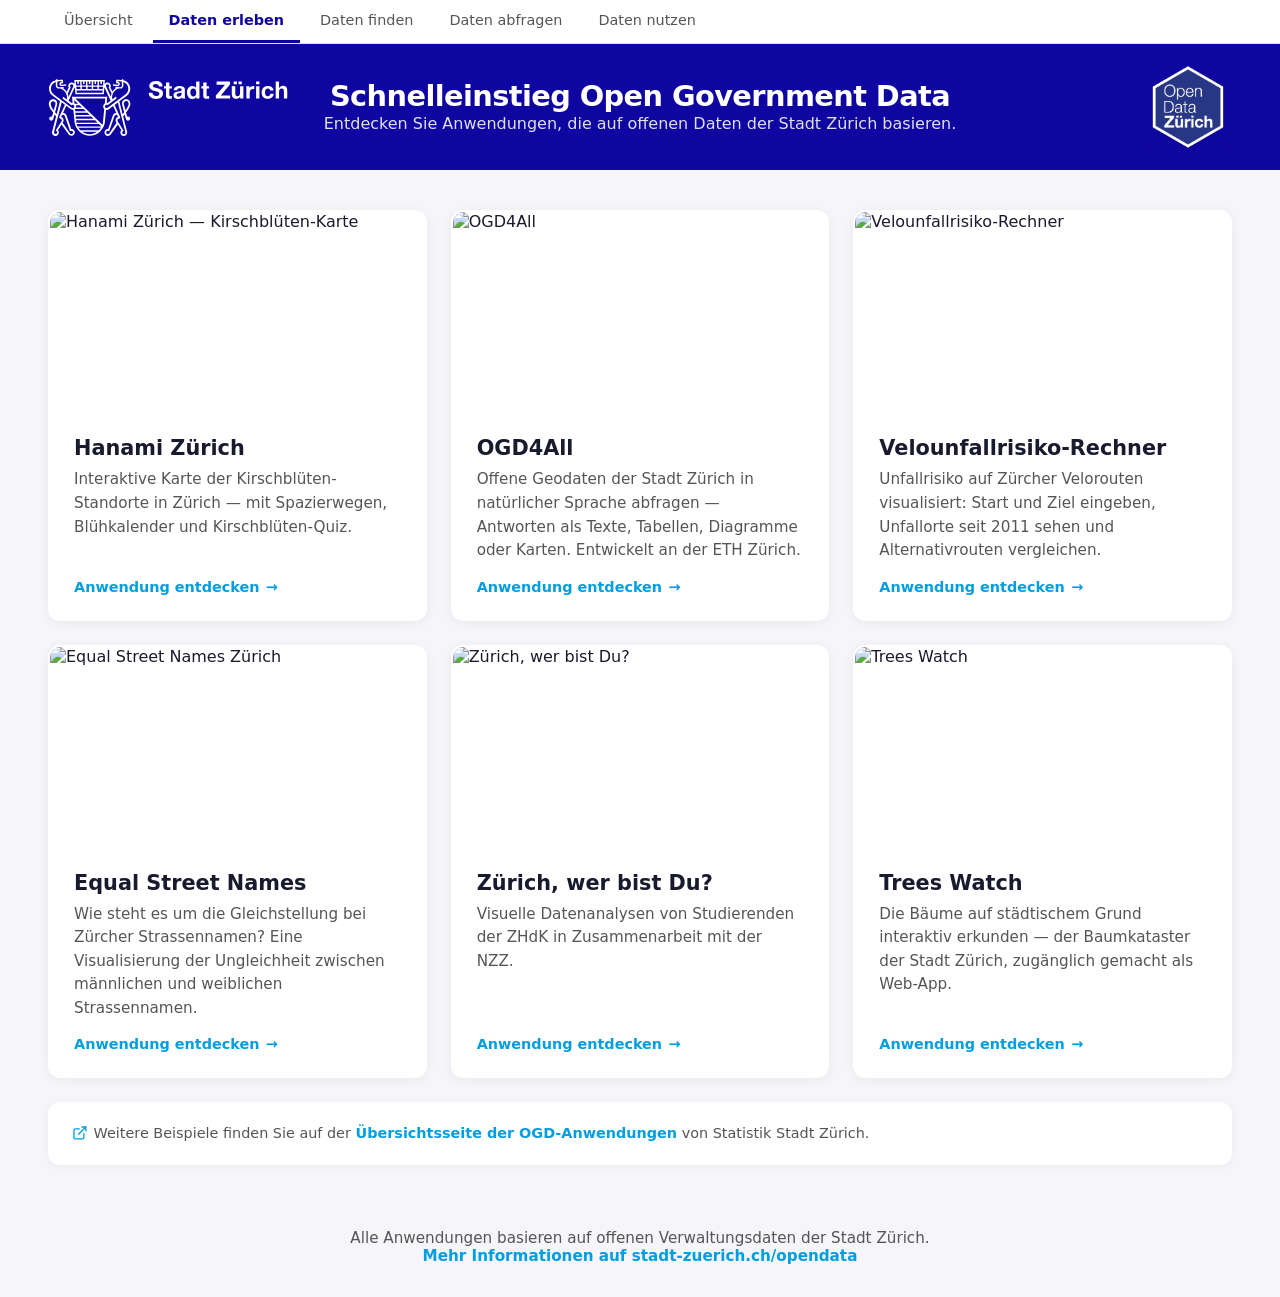
==== anwendungen/index.html @ 1496902a "Haupttitel: Schnelleinstieg Open Government Data Loest "Open Government Data entdecken" ab. Benennt " ====
<!DOCTYPE html>
<html lang="de">
<head>
  <meta charset="UTF-8">
  <meta name="viewport" content="width=device-width, initial-scale=1.0">
  <title>Schnelleinstieg Open Government Data — OGD-Anwendungen</title>
  <link rel="stylesheet" href="../shared/style.css">
</head>
<body>

  <nav>
    <a href="../index.html">Übersicht</a>
    <a class="active" href="../anwendungen/index.html">Daten erleben</a>
    <a href="../katalog/index.html">Daten finden</a>
    <a href="../mcp-abfragen/index.html">Daten abfragen</a>
    <a href="../starter-code/index.html">Daten nutzen</a>
  </nav>

  <header>
    <img class="header-logo-stzh" src="../shared/logo_stzh_rgb_weiss_digital.svg" alt="Stadt Zürich">
    <div class="header-text">
      <h1>Schnelleinstieg Open Government Data</h1>
      <p>Entdecken Sie Anwendungen, die auf offenen Daten der Stadt Zürich basieren.</p>
    </div>
    <img class="header-logo" src="../shared/OGD_STICKER_final_zueriblau_hintergrund_quadr_noFill.png" alt="Open Data Zürich">
  </header>

  <main>
    <div class="cards">

      <a class="card" href="https://www.stadt-zuerich.ch/de/politik-und-verwaltung/statistik-und-daten/open-government-data/anwendungen/anwendungen-2026/hanami-zh.html" target="_blank" rel="noopener">
        <img class="card-image" src="https://s7g10.scene7.com/is/image/zuerich/2026_hanami-zuerich-main?qlt=85&wid=800&fmt=webp-alpha" alt="Hanami Zürich — Kirschblüten-Karte">
        <div class="card-body">
          <h2>Hanami Zürich</h2>
          <p>Interaktive Karte der Kirschblüten-Standorte in Zürich — mit Spazierwegen, Blühkalender und Kirschblüten-Quiz.</p>
          <span class="card-cta">Anwendung entdecken</span>
        </div>
      </a>

      <a class="card" href="https://www.stadt-zuerich.ch/de/politik-und-verwaltung/statistik-und-daten/open-government-data/anwendungen/anwendungen-2025/ogd4all.html" target="_blank" rel="noopener">
        <img class="card-image" src="https://s7g10.scene7.com/is/image/zuerich/2026_ogd4all_youtube?qlt=85&wid=800&fmt=webp-alpha" alt="OGD4All">
        <div class="card-body">
          <h2>OGD4All</h2>
          <p>Offene Geodaten der Stadt Zürich in natürlicher Sprache abfragen — Antworten als Texte, Tabellen, Diagramme oder Karten. Entwickelt an der ETH Zürich.</p>
          <span class="card-cta">Anwendung entdecken</span>
        </div>
      </a>

      <a class="card" href="https://www.stadt-zuerich.ch/de/politik-und-verwaltung/statistik-und-daten/open-government-data/anwendungen/anwendungen-2023/velounfallrisiko-rechner.html" target="_blank" rel="noopener">
        <img class="card-image" src="https://s7g10.scene7.com/is/image/zuerich/unfallrechner_02_result_route-2?qlt=85&wid=800&fmt=webp-alpha" alt="Velounfallrisiko-Rechner">
        <div class="card-body">
          <h2>Velounfallrisiko-Rechner</h2>
          <p>Unfallrisiko auf Zürcher Velorouten visualisiert: Start und Ziel eingeben, Unfallorte seit 2011 sehen und Alternativrouten vergleichen.</p>
          <span class="card-cta">Anwendung entdecken</span>
        </div>
      </a>

      <a class="card" href="https://www.stadt-zuerich.ch/de/politik-und-verwaltung/statistik-und-daten/open-government-data/anwendungen/anwendungen-2022/equal-street-names.html" target="_blank" rel="noopener">
        <img class="card-image" src="https://s7g10.scene7.com/is/image/zuerich/2022_equalstreetnames_ausschnitt?qlt=85&wid=800&fmt=webp-alpha" alt="Equal Street Names Zürich">
        <div class="card-body">
          <h2>Equal Street Names</h2>
          <p>Wie steht es um die Gleichstellung bei Zürcher Strassennamen? Eine Visualisierung der Ungleichheit zwischen männlichen und weiblichen Strassennamen.</p>
          <span class="card-cta">Anwendung entdecken</span>
        </div>
      </a>

      <a class="card" href="https://www.stadt-zuerich.ch/de/politik-und-verwaltung/statistik-und-daten/open-government-data/anwendungen/anwendungen-2017/zuerich-wer-bist-du.html" target="_blank" rel="noopener">
        <img class="card-image" src="https://www.stadt-zuerich.ch/content/web/de/politik-und-verwaltung/statistik-und-daten/open-government-data/anwendungen/anwendungen-2017/zuerich-wer-bist-du/_jcr_content/mainparsys/texttitleimage_13272_309291880/image.473.png/1732287913587.png" alt="Zürich, wer bist Du?">
        <div class="card-body">
          <h2>Zürich, wer bist Du?</h2>
          <p>Visuelle Datenanalysen von Studierenden der ZHdK in Zusammenarbeit mit der NZZ.</p>
          <span class="card-cta">Anwendung entdecken</span>
        </div>
      </a>

      <a class="card" href="https://www.stadt-zuerich.ch/de/politik-und-verwaltung/statistik-und-daten/open-government-data/anwendungen/anwendungen-2026/tree-watch.html" target="_blank" rel="noopener">
        <img class="card-image" src="https://s7g10.scene7.com/is/image/zuerich/2026_logo_trees_watch?qlt=85&wid=800&fmt=webp-alpha" alt="Trees Watch">
        <div class="card-body">
          <h2>Trees Watch</h2>
          <p>Die Bäume auf städtischem Grund interaktiv erkunden — der Baumkataster der Stadt Zürich, zugänglich gemacht als Web-App.</p>
          <span class="card-cta">Anwendung entdecken</span>
        </div>
      </a>

    </div>

    <div class="info-note" style="margin-top: 1.5rem;">
      <p><svg style="width:1.1em;height:1.1em;vertical-align:-0.15em;margin-right:0.4em" viewBox="0 0 24 24" fill="none" stroke="var(--accent)" stroke-width="2" stroke-linecap="round" stroke-linejoin="round"><path d="M18 13v6a2 2 0 0 1-2 2H5a2 2 0 0 1-2-2V8a2 2 0 0 1 2-2h6"/><polyline points="15 3 21 3 21 9"/><line x1="10" y1="14" x2="21" y2="3"/></svg>Weitere Beispiele finden Sie auf der <a href="https://www.stadt-zuerich.ch/de/politik-und-verwaltung/statistik-und-daten/open-government-data/anwendungen.html?search=lang%3Dde%26compResource%3D%252Fcontent%252Fweb%252Fde%252Fpolitik-und-verwaltung%252Fstatistik-und-daten%252Fopen-government-data%252Fanwendungen%252Fjcr%253Acontent%252Fmainparsys%252Fteaser_2019576645%26variant%3Dteaser%26limit%3D4" target="_blank" rel="noopener">Übersichtsseite der OGD-Anwendungen</a> von Statistik Stadt Zürich.</p>
    </div>
  </main>

  <footer>
    <p>
      Alle Anwendungen basieren auf offenen Verwaltungsdaten der Stadt Zürich.
      <br>
      <a href="https://www.stadt-zuerich.ch/opendata" target="_blank" rel="noopener">
        Mehr Informationen auf stadt-zuerich.ch/opendata
      </a>
    </p>
  </footer>

  <div class="reset-overlay" id="resetOverlay">
    <h2>Willkommen!</h2>
    <p>Berühren Sie den Bildschirm, um zu starten.</p>
  </div>

  <script src="../shared/kiosk.js"></script>
</body>
</html>
---- shared/style.css ----
:root {
  --blue: #0F05A0;
  --blue-light: #e8e7f6;
  --accent: #009ee0;
  --text: #1a1a2e;
  --text-light: #555;
  --bg: #f5f5fa;
  --card-bg: #fff;
  --radius: 12px;
}

* { margin: 0; padding: 0; box-sizing: border-box; }

body {
  font-family: 'Segoe UI', system-ui, -apple-system, sans-serif;
  background: var(--bg);
  color: var(--text);
  min-height: 100vh;
  display: flex;
  flex-direction: column;
}

/* Nur im Kiosk-Modus (?kiosk=1) wird das Markieren von Text unterbunden,
   damit Besucher*innen am Gerät nichts versehentlich selektieren.
   Code-Blöcke bleiben auch dort kopierbar. */
body.kiosk {
  cursor: default;
  user-select: none;
}

body.kiosk pre,
body.kiosk code {
  user-select: text;
  cursor: text;
}

nav {
  background: #fff;
  border-bottom: 1px solid #e0e0e0;
  padding: 0 3rem;
  display: flex;
  align-items: center;
  gap: 0.25rem;
  overflow-x: auto;
}

nav a {
  padding: 0.75rem 1rem;
  font-size: 0.9rem;
  font-weight: 500;
  color: var(--text-light);
  text-decoration: none;
  white-space: nowrap;
  border-bottom: 3px solid transparent;
  transition: color 0.15s ease, border-color 0.15s ease;
}

nav a:hover {
  color: var(--text);
}

nav a.active {
  color: var(--blue);
  border-bottom-color: var(--blue);
  font-weight: 700;
}

header {
  background: var(--blue);
  color: #fff;
  padding: 1.2rem 3rem;
  display: flex;
  align-items: center;
  justify-content: center;
  gap: 2rem;
  position: relative;
  overflow: hidden;
  flex-shrink: 0;
}

/* Stadt-Zürich-Logo links und OGD-Sticker rechts teilen sich dieselbe
   Flex-Basis, damit der Titel exakt in der Seitenmitte steht.

   Die Logohöhe entspricht dem Textblock aus Titel und Untertitel:
     h1  1.8rem × line-height 1.2 = 34.6px
     p   1rem   × line-height 1.4 = 22.4px
                                  = 57px
   Das SVG misst 250 × 59.4, 57px Höhe ergeben also 240px Breite — daher
   die Flex-Basis von 240px auf beiden Seiten. Die line-height von h1 ist
   unten fix gesetzt, damit diese Rechnung nicht von den Schriftmetriken
   des jeweiligen Systems abhängt. */
.header-logo-stzh {
  flex: 0 0 240px;
  height: 57px;
  object-fit: contain;
  object-position: left center;
  z-index: 1;
}

.header-text {
  text-align: center;
  flex: 1;
  z-index: 1;
}

header h1 {
  font-size: 1.8rem;
  font-weight: 700;
  letter-spacing: -0.02em;
  line-height: 1.2;
}

header p {
  font-size: 1rem;
  opacity: 0.88;
  max-width: 700px;
  margin: 0 auto;
  line-height: 1.4;
}

.header-logo {
  flex: 0 0 240px;
  height: 88px;
  object-fit: contain;
  object-position: right center;
  z-index: 1;
}

main {
  flex: 1;
  padding: 2.5rem 3rem;
  max-width: 1400px;
  margin: 0 auto;
  width: 100%;
}

.cards {
  display: grid;
  grid-template-columns: repeat(auto-fit, minmax(340px, 1fr));
  gap: 1.5rem;
}

.card {
  background: var(--card-bg);
  border-radius: var(--radius);
  overflow: hidden;
  box-shadow: 0 2px 12px rgba(0,0,0,0.06);
  display: flex;
  flex-direction: column;
  transition: transform 0.15s ease, box-shadow 0.15s ease;
  cursor: pointer;
  border: 2px solid transparent;
  text-decoration: none;
  color: inherit;
}

.card:hover, .card:focus-visible {
  transform: translateY(-3px);
  box-shadow: 0 8px 24px rgba(0,0,0,0.10);
  border-color: var(--accent);
  outline: none;
}

.card-image {
  width: 100%;
  height: 200px;
  object-fit: cover;
  display: block;
}

.card-body {
  padding: 1.5rem;
  display: flex;
  flex-direction: column;
  flex: 1;
}

.card h2 {
  font-size: 1.3rem;
  font-weight: 700;
  margin-bottom: 0.5rem;
  color: var(--text);
}

.card p {
  font-size: 0.95rem;
  color: var(--text-light);
  line-height: 1.55;
  flex: 1;
}

.card-cta {
  margin-top: 1rem;
  font-size: 0.9rem;
  font-weight: 600;
  color: var(--accent);
  display: flex;
  align-items: center;
  gap: 0.4rem;
}

.card-cta::after {
  content: '\2192';
  transition: transform 0.15s ease;
}

.card:hover .card-cta::after {
  transform: translateX(4px);
}

footer {
  text-align: center;
  padding: 1.5rem 3rem 2rem;
  color: var(--text-light);
  font-size: 0.95rem;
}

footer a {
  color: var(--accent);
  text-decoration: none;
  font-weight: 600;
}

footer a:hover {
  text-decoration: underline;
}

/* Intro */
.intro {
  display: flex;
  gap: 2.5rem;
  align-items: flex-start;
  margin-bottom: 2.5rem;
}

.intro-text {
  flex: 1;
}

.intro-text h2 {
  font-size: 1.5rem;
  font-weight: 700;
  margin-bottom: 0.75rem;
  color: var(--text);
}

.intro-text p {
  font-size: 1rem;
  line-height: 1.6;
  color: var(--text-light);
  margin-bottom: 0.75rem;
}

.intro-image {
  width: 320px;
  flex-shrink: 0;
  border-radius: var(--radius);
  box-shadow: 0 2px 12px rgba(0,0,0,0.08);
}

/* Section titles */
.section-title {
  font-size: 1.4rem;
  font-weight: 700;
  margin-bottom: 1.25rem;
  color: var(--text);
}

/* Feature / Benefit boxes */
.features, .benefits {
  display: grid;
  grid-template-columns: repeat(auto-fit, minmax(240px, 1fr));
  gap: 1rem;
  margin-bottom: 2.5rem;
}

.feature, .benefit {
  background: var(--card-bg);
  border-radius: var(--radius);
  padding: 1.25rem;
  box-shadow: 0 2px 8px rgba(0,0,0,0.05);
}

.feature strong, .benefit strong {
  display: block;
  font-size: 0.95rem;
  margin-bottom: 0.3rem;
  color: var(--text);
}

.feature span, .benefit span {
  font-size: 0.88rem;
  color: var(--text-light);
  line-height: 1.5;
}

/* CTA banner */
.try-cta {
  background: var(--blue);
  color: #fff;
  border-radius: var(--radius);
  padding: 2rem;
  text-align: center;
  margin-bottom: 2.5rem;
}

.try-cta h2 {
  font-size: 1.4rem;
  font-weight: 700;
  margin-bottom: 0.5rem;
}

.try-cta p {
  font-size: 1rem;
  opacity: 0.88;
  margin-bottom: 1rem;
}

.try-cta a {
  display: inline-block;
  background: #fff;
  color: var(--blue);
  font-weight: 700;
  font-size: 1rem;
  padding: 0.7rem 2rem;
  border-radius: 8px;
  text-decoration: none;
  transition: transform 0.15s ease;
}

.try-cta a:hover {
  transform: scale(1.03);
}

/* Info note */
.info-note, .tech-note {
  background: var(--card-bg);
  border-radius: var(--radius);
  padding: 1.25rem 1.5rem;
  box-shadow: 0 2px 8px rgba(0,0,0,0.05);
  font-size: 0.9rem;
  color: var(--text-light);
  line-height: 1.6;
}

.info-note a, .tech-note a {
  color: var(--accent);
  text-decoration: none;
  font-weight: 600;
}

.info-note a:hover, .tech-note a:hover {
  text-decoration: underline;
}

/* Steps */
.steps {
  background: var(--card-bg);
  border-radius: var(--radius);
  padding: 1.5rem 2rem;
  box-shadow: 0 2px 12px rgba(0,0,0,0.06);
  margin-bottom: 2.5rem;
}

.steps h3 {
  font-size: 1.1rem;
  font-weight: 700;
  margin-bottom: 1rem;
  color: var(--text);
}

.steps ol {
  list-style: none;
  counter-reset: step;
  padding: 0;
}

.steps li {
  counter-increment: step;
  position: relative;
  padding-left: calc(28px + 0.75rem);
  margin-bottom: 0.75rem;
  font-size: 0.95rem;
  line-height: 1.55;
  color: var(--text-light);
}

.steps li::before {
  content: counter(step);
  position: absolute;
  left: 0;
  top: 0;
  display: inline-flex;
  align-items: center;
  justify-content: center;
  width: 28px;
  height: 28px;
  border-radius: 50%;
  background: var(--blue);
  color: #fff;
  font-weight: 700;
  font-size: 0.85rem;
}

.steps li a {
  color: var(--accent);
  text-decoration: none;
  font-weight: 600;
}

.steps li a:hover {
  text-decoration: underline;
}

/* Auto-reset overlay */
.reset-overlay {
  display: none;
  position: fixed;
  inset: 0;
  background: rgba(15, 5, 160, 0.92);
  color: #fff;
  z-index: 1000;
  flex-direction: column;
  align-items: center;
  justify-content: center;
  cursor: pointer;
}

.reset-overlay.visible {
  display: flex;
}

.reset-overlay h2 {
  font-size: 2.5rem;
  margin-bottom: 1rem;
}

.reset-overlay p {
  font-size: 1.3rem;
  opacity: 0.85;
}
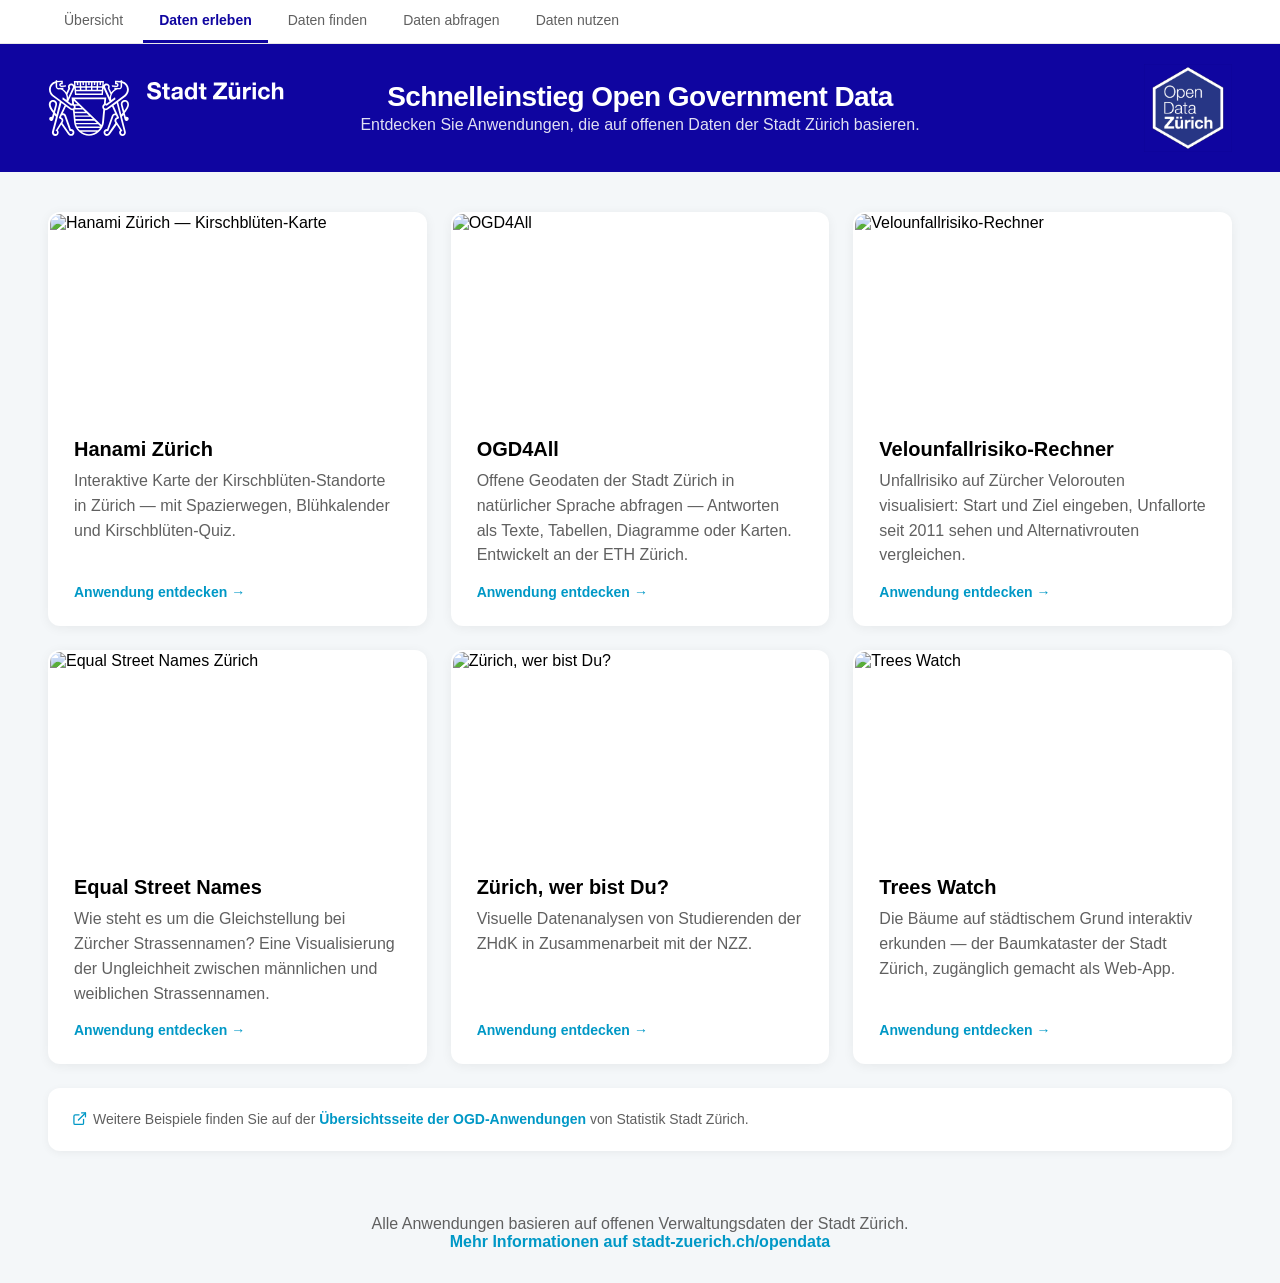
==== commit 87b784fe: "Anbindung ans Corporate Design der Stadt Zuerich shared/tokens.css neu: Farbpalette, Typoskala, Abst" ====
--- a/anwendungen/index.html
+++ b/anwendungen/index.html
@@ -4,6 +4,7 @@
   <meta charset="UTF-8">
   <meta name="viewport" content="width=device-width, initial-scale=1.0">
   <title>Schnelleinstieg Open Government Data — OGD-Anwendungen</title>
+  <link rel="stylesheet" href="../shared/tokens.css">
   <link rel="stylesheet" href="../shared/style.css">
 </head>
 <body>
--- a/shared/tokens.css
+++ b/shared/tokens.css
@@ -0,0 +1,117 @@
+/*
+ * Design-Tokens Stadt Zürich
+ *
+ * Übernommen aus dem ausgelieferten Stylesheet des Stadtauftritts
+ * (stzh-components.css 4.15.0, https://www.stadt-zuerich.ch). Die Namen
+ * folgen dem Original, damit sich Werte gegen die Quelle prüfen lassen.
+ *
+ * Übernommen sind die Skalen im Standardmodus. Das Original kennt zusätzlich
+ * die Dichtemodi "compact" und "spacious" (data-stzh-density) mit je eigenen
+ * Schriftgrössen und Abständen — die brauchen wir hier nicht.
+ *
+ * Bewusste Abweichung: Das Stadt-CD kennt keine abgerundeten Ecken
+ * (border-radius: 0 durchgehend). Diese Seite behält ihre Rundungen.
+ */
+
+:root {
+
+  /* ---- Farben: Primär = Midnightblue (Züriblau-Familie) ---- */
+  --stzh-midnightblue10:  #EFF5FF;
+  --stzh-midnightblue20:  #C5DBFF;
+  --stzh-midnightblue30:  #94B7F8;
+  --stzh-midnightblue40:  #6496FF;
+  --stzh-midnightblue50:  #3D6BFF;
+  --stzh-midnightblue60:  #3431DE;
+  --stzh-midnightblue70:  #0F05A0;  /* Züriblau */
+  --stzh-midnightblue80:  #070066;
+  --stzh-midnightblue90:  #070046;
+  --stzh-midnightblue100: #070030;
+
+  /* ---- Farben: Sekundär = Cobaltblue ---- */
+  --stzh-cobaltblue10:  #E6F7FF;
+  --stzh-cobaltblue30:  #88CFFF;
+  --stzh-cobaltblue50:  #0A8DF6;
+  --stzh-cobaltblue60:  #0353DC;
+  --stzh-cobaltblue70:  #002F96;
+
+  /* ---- Farben: Cyan (Akzent dieser Seite) ---- */
+  --stzh-cyan10: #DFFCFF;
+  --stzh-cyan30: #7BDCF9;
+  --stzh-cyan40: #23C3F1;
+  --stzh-cyan50: #0098C6;
+  --stzh-cyan60: #0076AA;
+
+  /* ---- Farben: Neutral ---- */
+  --stzh-white:      #FFFFFF;
+  --stzh-black:      #000000;
+  --stzh-grey10:     #F4F4F4;
+  --stzh-grey20:     #E8E8E8;
+  --stzh-grey30:     #D2D2D2;
+  --stzh-grey70:     #7C7C7C;
+  --stzh-grey80:     #606060;
+  --stzh-coolgrey10: #F4F7F9;
+  --stzh-coolgrey20: #D9E9EF;
+  --stzh-coolgrey30: #B2CCD7;
+
+  /* ---- Farben: Signalfarben für Codebeispiele und Hinweise ---- */
+  --stzh-shamrock70: #06751E;
+  --stzh-sunnyyellow70: #C08600;
+
+  /* ---- Schrift ----
+     Die lizenzierten Helvetica-Neue-Schnitte werden ergänzt, sobald die
+     WOFF2-Dateien unter shared/fonts/ liegen; bis dahin greift der
+     Fallback-Stack, den auch das Stadt-CD selbst vorsieht. */
+  --stzh-font-regular: "Helvetica Neue", Helvetica, Arial, sans-serif;
+  --stzh-font-medium:  "Helvetica Neue", Helvetica, Arial, sans-serif;
+  --stzh-font-heavy:   "Helvetica Neue", Helvetica, Arial, sans-serif;
+  --stzh-font-mono:    "Cascadia Code", "Consolas", "SF Mono", monospace;
+
+  /* ---- Typoskala (Standardmodus) ---- */
+  --stzh-font-pico:   0.75rem;
+  --stzh-font-nano:   0.8125rem;
+  --stzh-font-micro:  0.875rem;
+  --stzh-font-milli:  1rem;
+  --stzh-font-centi:  1.125rem;
+  --stzh-font-deci:   1.25rem;
+  --stzh-font-deca:   1.5rem;
+  --stzh-font-hecto:  1.75rem;
+  --stzh-font-kilo:   2rem;
+  --stzh-font-mega:   2.5rem;
+  --stzh-font-giga:   3rem;
+  --stzh-font-hero:   3.5rem;
+
+  /* ---- Abstände (Standardmodus) ---- */
+  --stzh-space-xxsmall:  0.25rem;
+  --stzh-space-xsmall:   0.5rem;
+  --stzh-space-small:    0.75rem;
+  --stzh-space-medium:   1rem;
+  --stzh-space-large:    1.25rem;
+  --stzh-space-xlarge:   1.5rem;
+  --stzh-space-xxlarge:  2rem;
+  --stzh-space-xxxlarge: 2.5rem;
+  --stzh-space-big:      3.5rem;
+  --stzh-space-xbig:     4rem;
+  --stzh-space-huge:     5rem;
+
+  /* ---- Seitenrand (entspricht container-margin-small, spacious) ---- */
+  --stzh-container-margin: 3rem;
+
+
+  /* =========================================================
+     Semantische Zuordnung für diese Seite
+     ========================================================= */
+
+  --blue:       var(--stzh-midnightblue70);  /* Züriblau: Header, CTA, Steps */
+  --blue-light: var(--stzh-midnightblue10);  /* Chips, Tags, Flächen */
+  --accent:     var(--stzh-cyan50);          /* Links, Hover, aktive Navigation */
+  --accent-dark: var(--stzh-cyan60);         /* Hover auf Akzentflächen */
+
+  --text:       var(--stzh-black);
+  --text-light: var(--stzh-grey80);
+  --bg:         var(--stzh-coolgrey10);
+  --card-bg:    var(--stzh-white);
+  --rule:       var(--stzh-grey30);
+
+  /* Bewusste Abweichung vom CD, siehe Kopfkommentar */
+  --radius: 12px;
+}
--- a/shared/style.css
+++ b/shared/style.css
@@ -1,18 +1,13 @@
-:root {
-  --blue: #0F05A0;
-  --blue-light: #e8e7f6;
-  --accent: #009ee0;
-  --text: #1a1a2e;
-  --text-light: #555;
-  --bg: #f5f5fa;
-  --card-bg: #fff;
-  --radius: 12px;
-}
+/*
+ * Gemeinsame Styles. Die Werte kommen aus shared/tokens.css (Design-Tokens
+ * Stadt Zürich); hier stehen nur noch Zuordnungen, keine losen Zahlen.
+ */
 
 * { margin: 0; padding: 0; box-sizing: border-box; }
 
 body {
-  font-family: 'Segoe UI', system-ui, -apple-system, sans-serif;
+  font-family: var(--stzh-font-regular);
+  font-size: var(--stzh-font-milli);
   background: var(--bg);
   color: var(--text);
   min-height: 100vh;
@@ -35,18 +30,18 @@
 }
 
 nav {
-  background: #fff;
-  border-bottom: 1px solid #e0e0e0;
-  padding: 0 3rem;
+  background: var(--card-bg);
+  border-bottom: 1px solid var(--stzh-grey20);
+  padding: 0 var(--stzh-container-margin);
   display: flex;
   align-items: center;
-  gap: 0.25rem;
+  gap: var(--stzh-space-xxsmall);
   overflow-x: auto;
 }
 
 nav a {
-  padding: 0.75rem 1rem;
-  font-size: 0.9rem;
+  padding: var(--stzh-space-small) var(--stzh-space-medium);
+  font-size: var(--stzh-font-micro);
   font-weight: 500;
   color: var(--text-light);
   text-decoration: none;
@@ -67,12 +62,12 @@
 
 header {
   background: var(--blue);
-  color: #fff;
-  padding: 1.2rem 3rem;
+  color: var(--stzh-white);
+  padding: var(--stzh-space-large) var(--stzh-container-margin);
   display: flex;
   align-items: center;
   justify-content: center;
-  gap: 2rem;
+  gap: var(--stzh-space-xxlarge);
   position: relative;
   overflow: hidden;
   flex-shrink: 0;
@@ -82,16 +77,16 @@
    Flex-Basis, damit der Titel exakt in der Seitenmitte steht.
 
    Die Logohöhe entspricht dem Textblock aus Titel und Untertitel:
-     h1  1.8rem × line-height 1.2 = 34.6px
-     p   1rem   × line-height 1.4 = 22.4px
-                                  = 57px
-   Das SVG misst 250 × 59.4, 57px Höhe ergeben also 240px Breite — daher
-   die Flex-Basis von 240px auf beiden Seiten. Die line-height von h1 ist
+     h1  hecto 1.75rem × line-height 1.2 = 33.6px
+     p   milli 1rem    × line-height 1.4 = 22.4px
+                                         = 56px
+   Das SVG misst 250 × 59.4, 56px Höhe ergeben also 236px Breite — daher
+   die Flex-Basis von 236px auf beiden Seiten. Die line-height von h1 ist
    unten fix gesetzt, damit diese Rechnung nicht von den Schriftmetriken
    des jeweiligen Systems abhängt. */
 .header-logo-stzh {
-  flex: 0 0 240px;
-  height: 57px;
+  flex: 0 0 236px;
+  height: 56px;
   object-fit: contain;
   object-position: left center;
   z-index: 1;
@@ -104,14 +99,15 @@
 }
 
 header h1 {
-  font-size: 1.8rem;
+  font-family: var(--stzh-font-heavy);
+  font-size: var(--stzh-font-hecto);
   font-weight: 700;
   letter-spacing: -0.02em;
   line-height: 1.2;
 }
 
 header p {
-  font-size: 1rem;
+  font-size: var(--stzh-font-milli);
   opacity: 0.88;
   max-width: 700px;
   margin: 0 auto;
@@ -119,7 +115,7 @@
 }
 
 .header-logo {
-  flex: 0 0 240px;
+  flex: 0 0 236px;
   height: 88px;
   object-fit: contain;
   object-position: right center;
@@ -128,7 +124,7 @@
 
 main {
   flex: 1;
-  padding: 2.5rem 3rem;
+  padding: var(--stzh-space-xxxlarge) var(--stzh-container-margin);
   max-width: 1400px;
   margin: 0 auto;
   width: 100%;
@@ -137,7 +133,7 @@
 .cards {
   display: grid;
   grid-template-columns: repeat(auto-fit, minmax(340px, 1fr));
-  gap: 1.5rem;
+  gap: var(--stzh-space-xlarge);
 }
 
 .card {
@@ -169,34 +165,35 @@
 }
 
 .card-body {
-  padding: 1.5rem;
+  padding: var(--stzh-space-xlarge);
   display: flex;
   flex-direction: column;
   flex: 1;
 }
 
 .card h2 {
-  font-size: 1.3rem;
-  font-weight: 700;
-  margin-bottom: 0.5rem;
+  font-family: var(--stzh-font-heavy);
+  font-size: var(--stzh-font-deci);
+  font-weight: 700;
+  margin-bottom: var(--stzh-space-xsmall);
   color: var(--text);
 }
 
 .card p {
-  font-size: 0.95rem;
+  font-size: var(--stzh-font-milli);
   color: var(--text-light);
   line-height: 1.55;
   flex: 1;
 }
 
 .card-cta {
-  margin-top: 1rem;
-  font-size: 0.9rem;
+  margin-top: var(--stzh-space-medium);
+  font-size: var(--stzh-font-micro);
   font-weight: 600;
   color: var(--accent);
   display: flex;
   align-items: center;
-  gap: 0.4rem;
+  gap: var(--stzh-space-xxsmall);
 }
 
 .card-cta::after {
@@ -210,9 +207,9 @@
 
 footer {
   text-align: center;
-  padding: 1.5rem 3rem 2rem;
-  color: var(--text-light);
-  font-size: 0.95rem;
+  padding: var(--stzh-space-xlarge) var(--stzh-container-margin) var(--stzh-space-xxlarge);
+  color: var(--text-light);
+  font-size: var(--stzh-font-milli);
 }
 
 footer a {
@@ -228,9 +225,9 @@
 /* Intro */
 .intro {
   display: flex;
-  gap: 2.5rem;
+  gap: var(--stzh-space-xxxlarge);
   align-items: flex-start;
-  margin-bottom: 2.5rem;
+  margin-bottom: var(--stzh-space-xxxlarge);
 }
 
 .intro-text {
@@ -238,17 +235,18 @@
 }
 
 .intro-text h2 {
-  font-size: 1.5rem;
-  font-weight: 700;
-  margin-bottom: 0.75rem;
+  font-family: var(--stzh-font-heavy);
+  font-size: var(--stzh-font-deca);
+  font-weight: 700;
+  margin-bottom: var(--stzh-space-small);
   color: var(--text);
 }
 
 .intro-text p {
-  font-size: 1rem;
+  font-size: var(--stzh-font-milli);
   line-height: 1.6;
   color: var(--text-light);
-  margin-bottom: 0.75rem;
+  margin-bottom: var(--stzh-space-small);
 }
 
 .intro-image {
@@ -260,9 +258,10 @@
 
 /* Section titles */
 .section-title {
-  font-size: 1.4rem;
-  font-weight: 700;
-  margin-bottom: 1.25rem;
+  font-family: var(--stzh-font-heavy);
+  font-size: var(--stzh-font-deca);
+  font-weight: 700;
+  margin-bottom: var(--stzh-space-large);
   color: var(--text);
 }
 
@@ -270,26 +269,26 @@
 .features, .benefits {
   display: grid;
   grid-template-columns: repeat(auto-fit, minmax(240px, 1fr));
-  gap: 1rem;
-  margin-bottom: 2.5rem;
+  gap: var(--stzh-space-medium);
+  margin-bottom: var(--stzh-space-xxxlarge);
 }
 
 .feature, .benefit {
   background: var(--card-bg);
   border-radius: var(--radius);
-  padding: 1.25rem;
+  padding: var(--stzh-space-large);
   box-shadow: 0 2px 8px rgba(0,0,0,0.05);
 }
 
 .feature strong, .benefit strong {
   display: block;
-  font-size: 0.95rem;
-  margin-bottom: 0.3rem;
+  font-size: var(--stzh-font-milli);
+  margin-bottom: var(--stzh-space-xxsmall);
   color: var(--text);
 }
 
 .feature span, .benefit span {
-  font-size: 0.88rem;
+  font-size: var(--stzh-font-micro);
   color: var(--text-light);
   line-height: 1.5;
 }
@@ -297,32 +296,33 @@
 /* CTA banner */
 .try-cta {
   background: var(--blue);
-  color: #fff;
-  border-radius: var(--radius);
-  padding: 2rem;
+  color: var(--stzh-white);
+  border-radius: var(--radius);
+  padding: var(--stzh-space-xxlarge);
   text-align: center;
-  margin-bottom: 2.5rem;
+  margin-bottom: var(--stzh-space-xxxlarge);
 }
 
 .try-cta h2 {
-  font-size: 1.4rem;
-  font-weight: 700;
-  margin-bottom: 0.5rem;
+  font-family: var(--stzh-font-heavy);
+  font-size: var(--stzh-font-deca);
+  font-weight: 700;
+  margin-bottom: var(--stzh-space-xsmall);
 }
 
 .try-cta p {
-  font-size: 1rem;
+  font-size: var(--stzh-font-milli);
   opacity: 0.88;
-  margin-bottom: 1rem;
+  margin-bottom: var(--stzh-space-medium);
 }
 
 .try-cta a {
   display: inline-block;
-  background: #fff;
+  background: var(--stzh-white);
   color: var(--blue);
   font-weight: 700;
-  font-size: 1rem;
-  padding: 0.7rem 2rem;
+  font-size: var(--stzh-font-milli);
+  padding: var(--stzh-space-small) var(--stzh-space-xxlarge);
   border-radius: 8px;
   text-decoration: none;
   transition: transform 0.15s ease;
@@ -336,9 +336,9 @@
 .info-note, .tech-note {
   background: var(--card-bg);
   border-radius: var(--radius);
-  padding: 1.25rem 1.5rem;
+  padding: var(--stzh-space-large) var(--stzh-space-xlarge);
   box-shadow: 0 2px 8px rgba(0,0,0,0.05);
-  font-size: 0.9rem;
+  font-size: var(--stzh-font-micro);
   color: var(--text-light);
   line-height: 1.6;
 }
@@ -357,15 +357,16 @@
 .steps {
   background: var(--card-bg);
   border-radius: var(--radius);
-  padding: 1.5rem 2rem;
+  padding: var(--stzh-space-xlarge) var(--stzh-space-xxlarge);
   box-shadow: 0 2px 12px rgba(0,0,0,0.06);
-  margin-bottom: 2.5rem;
+  margin-bottom: var(--stzh-space-xxxlarge);
 }
 
 .steps h3 {
-  font-size: 1.1rem;
-  font-weight: 700;
-  margin-bottom: 1rem;
+  font-family: var(--stzh-font-heavy);
+  font-size: var(--stzh-font-centi);
+  font-weight: 700;
+  margin-bottom: var(--stzh-space-medium);
   color: var(--text);
 }
 
@@ -378,9 +379,9 @@
 .steps li {
   counter-increment: step;
   position: relative;
-  padding-left: calc(28px + 0.75rem);
-  margin-bottom: 0.75rem;
-  font-size: 0.95rem;
+  padding-left: calc(28px + var(--stzh-space-small));
+  margin-bottom: var(--stzh-space-small);
+  font-size: var(--stzh-font-milli);
   line-height: 1.55;
   color: var(--text-light);
 }
@@ -397,9 +398,9 @@
   height: 28px;
   border-radius: 50%;
   background: var(--blue);
-  color: #fff;
-  font-weight: 700;
-  font-size: 0.85rem;
+  color: var(--stzh-white);
+  font-weight: 700;
+  font-size: var(--stzh-font-micro);
 }
 
 .steps li a {
@@ -418,7 +419,7 @@
   position: fixed;
   inset: 0;
   background: rgba(15, 5, 160, 0.92);
-  color: #fff;
+  color: var(--stzh-white);
   z-index: 1000;
   flex-direction: column;
   align-items: center;
@@ -431,11 +432,12 @@
 }
 
 .reset-overlay h2 {
-  font-size: 2.5rem;
-  margin-bottom: 1rem;
+  font-family: var(--stzh-font-heavy);
+  font-size: var(--stzh-font-mega);
+  margin-bottom: var(--stzh-space-medium);
 }
 
 .reset-overlay p {
-  font-size: 1.3rem;
+  font-size: var(--stzh-font-deci);
   opacity: 0.85;
 }
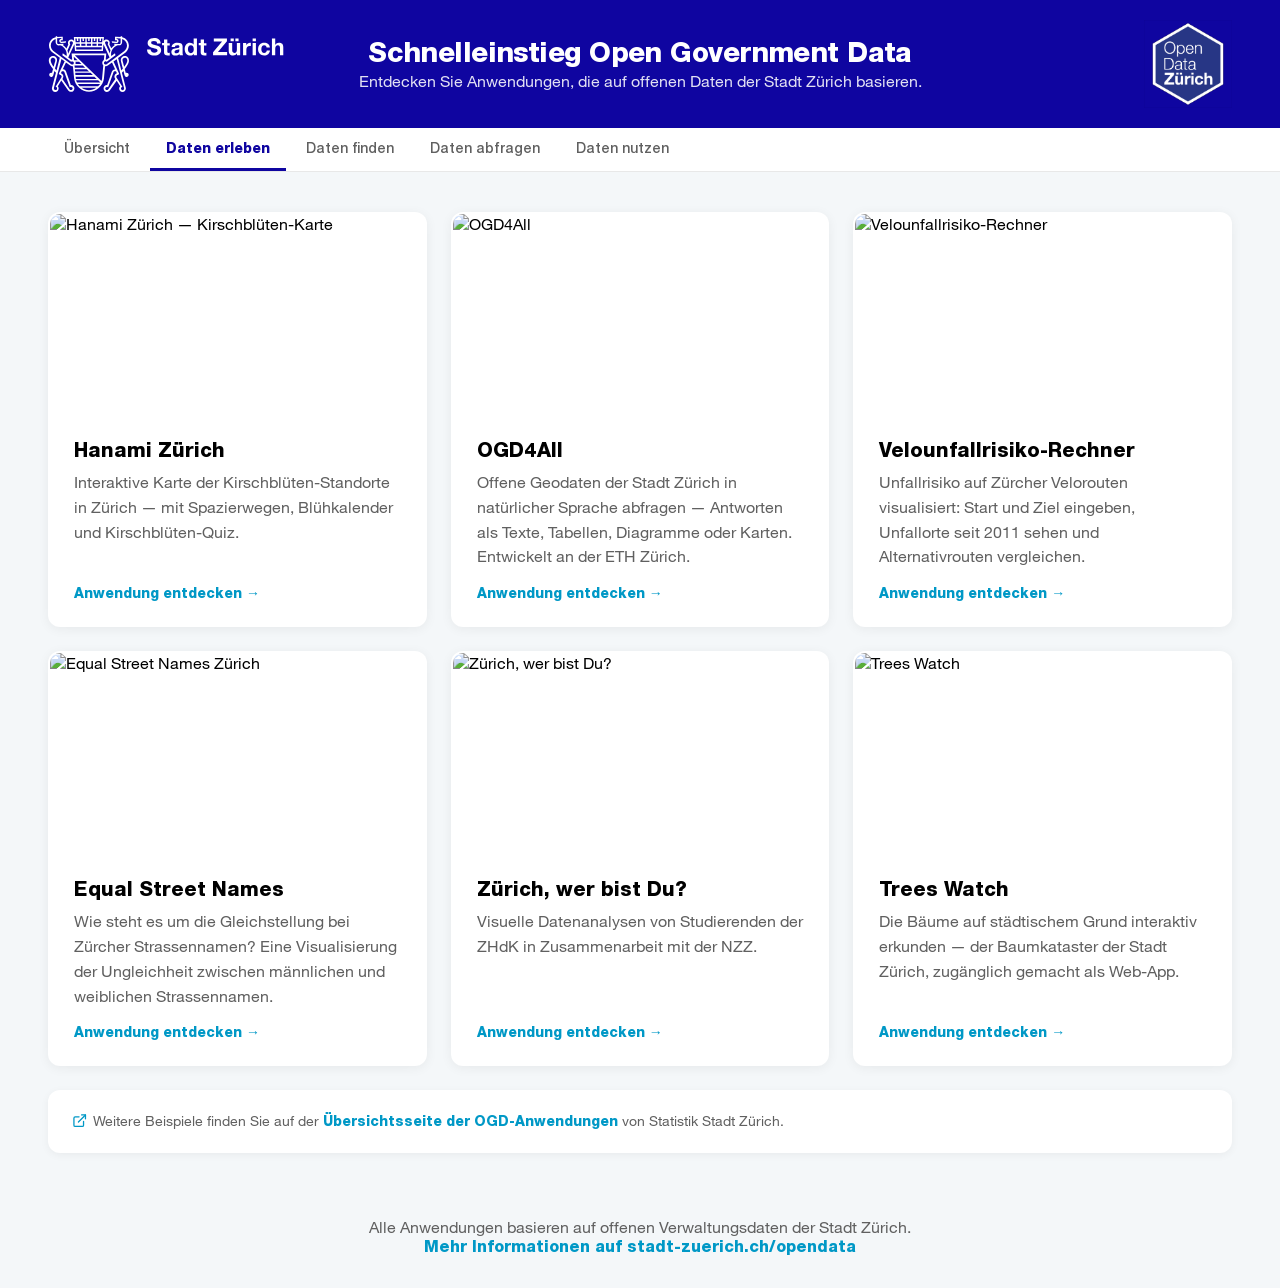
==== commit 686dda21: "Navigation unter den Header verschoben Der Stadtauftritt buendelt Logoleiste und Navigation in einem" ====
--- a/anwendungen/index.html
+++ b/anwendungen/index.html
@@ -9,14 +9,6 @@
 </head>
 <body>
 
-  <nav>
-    <a href="../index.html">Übersicht</a>
-    <a class="active" href="../anwendungen/index.html">Daten erleben</a>
-    <a href="../katalog/index.html">Daten finden</a>
-    <a href="../mcp-abfragen/index.html">Daten abfragen</a>
-    <a href="../starter-code/index.html">Daten nutzen</a>
-  </nav>
-
   <header>
     <img class="header-logo-stzh" src="../shared/logo_stzh_rgb_weiss_digital.svg" alt="Stadt Zürich">
     <div class="header-text">
@@ -25,6 +17,14 @@
     </div>
     <img class="header-logo" src="../shared/OGD_STICKER_final_zueriblau_hintergrund_quadr_noFill.png" alt="Open Data Zürich">
   </header>
+
+  <nav>
+    <a href="../index.html">Übersicht</a>
+    <a class="active" href="../anwendungen/index.html">Daten erleben</a>
+    <a href="../katalog/index.html">Daten finden</a>
+    <a href="../mcp-abfragen/index.html">Daten abfragen</a>
+    <a href="../starter-code/index.html">Daten nutzen</a>
+  </nav>
 
   <main>
     <div class="cards">
--- a/shared/tokens.css
+++ b/shared/tokens.css
@@ -12,6 +12,55 @@
  * Bewusste Abweichung: Das Stadt-CD kennt keine abgerundeten Ecken
  * (border-radius: 0 durchgehend). Diese Seite behält ihre Rundungen.
  */
+
+/* ---- Hausschrift ----
+ *
+ * Helvetica Neue in den Schnitten, die auch der Stadtauftritt ausliefert.
+ * Anders als dort sind hier alle Schnitte zu EINER Familie zusammengefasst
+ * und über font-weight unterschieden — so wählt jedes font-weight im CSS
+ * automatisch die richtige Datei, statt dass die Familie gewechselt werden
+ * muss. Ohne das käme auf einen bereits fetten Schnitt noch künstliches
+ * Fetten obendrauf.
+ */
+@font-face {
+  font-family: "Helvetica Neue LT";
+  src: url("fonts/HelveticaNeueLTW01_41488878.woff2") format("woff2");
+  font-weight: 300;
+  font-style: normal;
+  font-display: fallback;
+}
+
+@font-face {
+  font-family: "Helvetica Neue LT";
+  src: url("fonts/HelveticaNeueLTW01_55Roman.woff2") format("woff2");
+  font-weight: 400;
+  font-style: normal;
+  font-display: fallback;
+}
+
+@font-face {
+  font-family: "Helvetica Neue LT";
+  src: url("fonts/HelveticaNeueLTW05_65Medium.woff2") format("woff2");
+  font-weight: 500;
+  font-style: normal;
+  font-display: fallback;
+}
+
+@font-face {
+  font-family: "Helvetica Neue LT";
+  src: url("fonts/HelveticaNeueLTW05_66MediumIt.woff2") format("woff2");
+  font-weight: 500;
+  font-style: italic;
+  font-display: fallback;
+}
+
+@font-face {
+  font-family: "Helvetica Neue LT";
+  src: url("fonts/HelveticaNeueLTW05_85Heavy.woff2") format("woff2");
+  font-weight: 700;
+  font-style: normal;
+  font-display: fallback;
+}
 
 :root {
 
@@ -58,12 +107,13 @@
   --stzh-sunnyyellow70: #C08600;
 
   /* ---- Schrift ----
-     Die lizenzierten Helvetica-Neue-Schnitte werden ergänzt, sobald die
-     WOFF2-Dateien unter shared/fonts/ liegen; bis dahin greift der
-     Fallback-Stack, den auch das Stadt-CD selbst vorsieht. */
-  --stzh-font-regular: "Helvetica Neue", Helvetica, Arial, sans-serif;
-  --stzh-font-medium:  "Helvetica Neue", Helvetica, Arial, sans-serif;
-  --stzh-font-heavy:   "Helvetica Neue", Helvetica, Arial, sans-serif;
+     Alle drei Variablen nennen dieselbe Familie; unterschieden wird über
+     font-weight (300 Light, 400 Regular, 500 Medium, 700 Heavy). Die drei
+     Namen bleiben bestehen, weil style.css sie so verwendet und sie die
+     Absicht an der Fundstelle lesbar machen. Fallback wie im Stadt-CD. */
+  --stzh-font-regular: "Helvetica Neue LT", "Helvetica Neue", Helvetica, Arial, sans-serif;
+  --stzh-font-medium:  "Helvetica Neue LT", "Helvetica Neue", Helvetica, Arial, sans-serif;
+  --stzh-font-heavy:   "Helvetica Neue LT", "Helvetica Neue", Helvetica, Arial, sans-serif;
   --stzh-font-mono:    "Cascadia Code", "Consolas", "SF Mono", monospace;
 
   /* ---- Typoskala (Standardmodus) ---- */
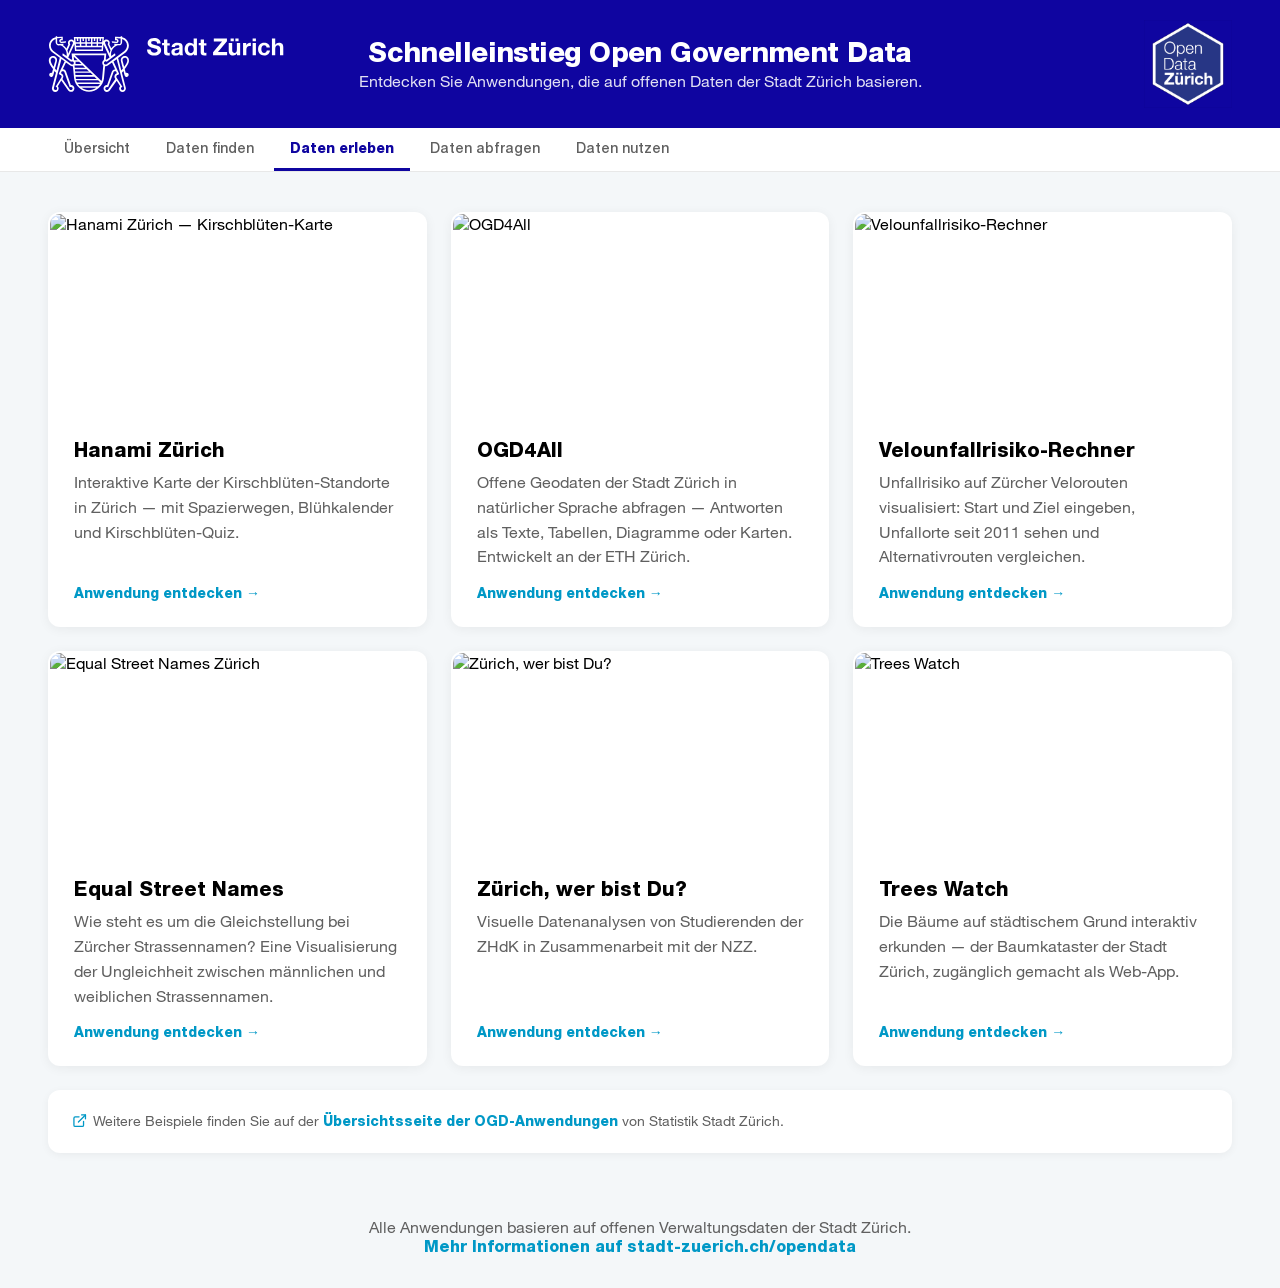
==== commit f4faae49: "Reihenfolge der Kapitel: Daten finden vor Daten erleben Navigation auf allen Seiten und Kacheln der " ====
--- a/anwendungen/index.html
+++ b/anwendungen/index.html
@@ -20,8 +20,8 @@
 
   <nav>
     <a href="../index.html">Übersicht</a>
+    <a href="../katalog/index.html">Daten finden</a>
     <a class="active" href="../anwendungen/index.html">Daten erleben</a>
-    <a href="../katalog/index.html">Daten finden</a>
     <a href="../mcp-abfragen/index.html">Daten abfragen</a>
     <a href="../starter-code/index.html">Daten nutzen</a>
   </nav>
--- a/shared/tokens.css
+++ b/shared/tokens.css
@@ -89,6 +89,9 @@
   --stzh-cyan40: #23C3F1;
   --stzh-cyan50: #0098C6;
   --stzh-cyan60: #0076AA;
+  --stzh-cyan70: #004D76;
+  --stzh-cyan80: #003450;
+  --stzh-cyan90: #001A2A;
 
   /* ---- Farben: Neutral ---- */
   --stzh-white:      #FFFFFF;
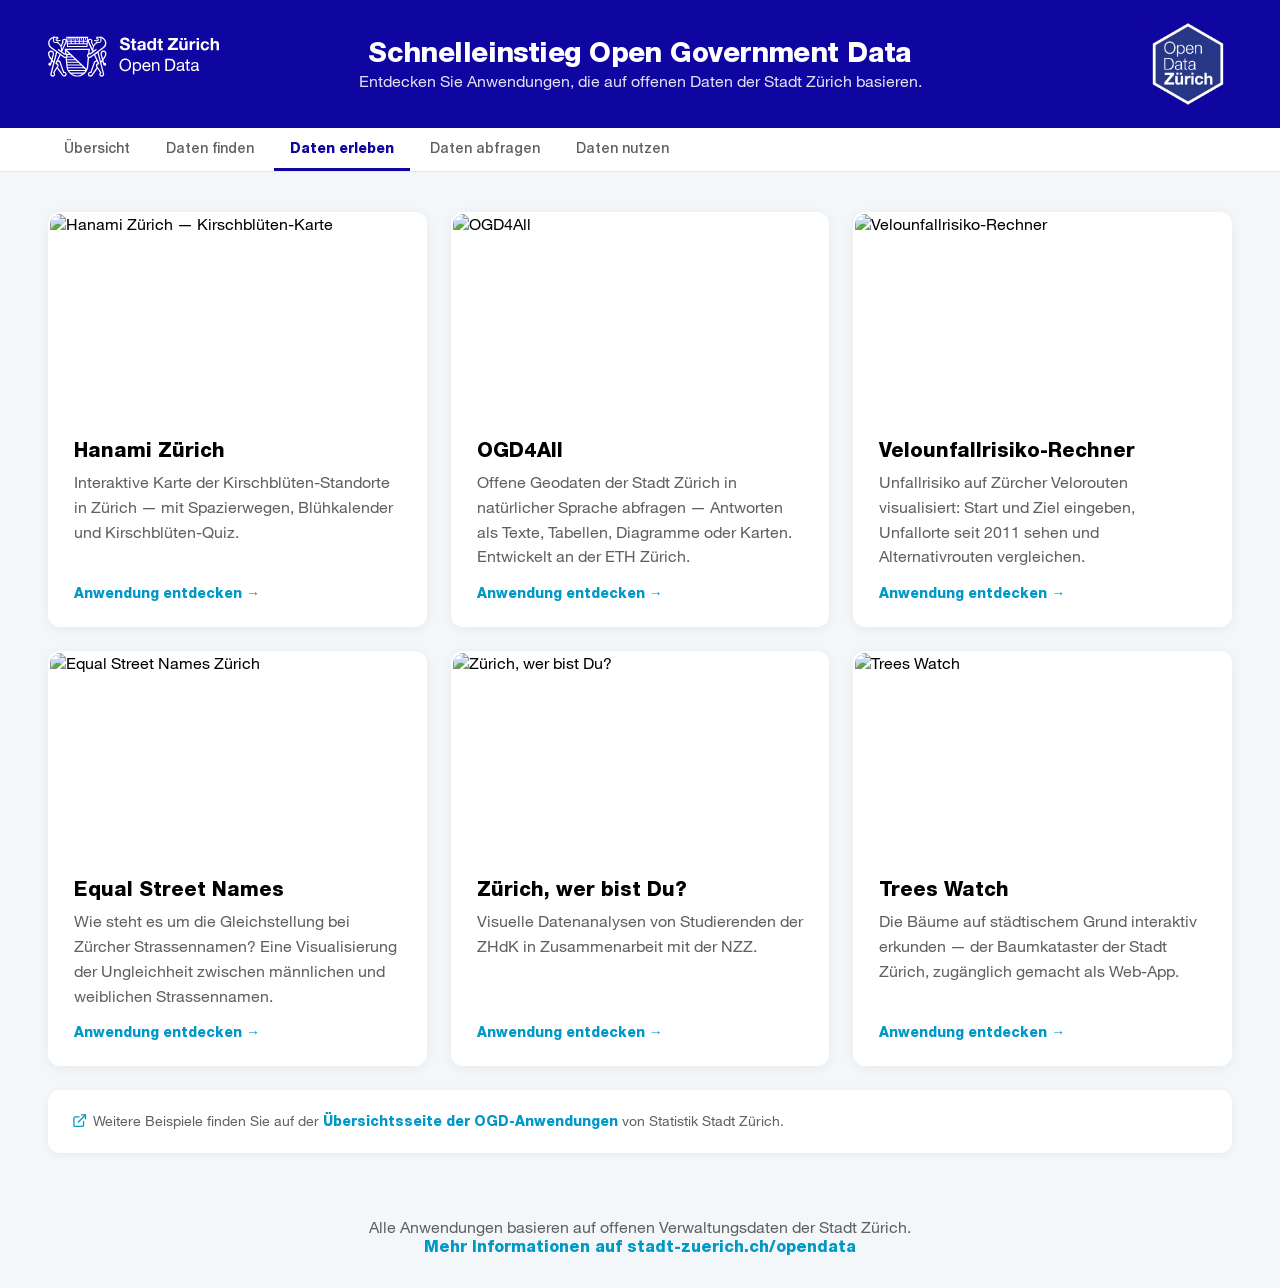
==== commit 53385637: "Header: Logo "Stadt Zuerich / Open Data" in Weiss - Neues Logo auf allen Seiten, 56px hoch (rund 172" ====
--- a/anwendungen/index.html
+++ b/anwendungen/index.html
@@ -10,7 +10,7 @@
 <body>
 
   <header>
-    <img class="header-logo-stzh" src="../shared/logo_stzh_rgb_weiss_digital.svg" alt="Stadt Zürich">
+    <img class="header-logo-stzh" src="../shared/logo_stzh_ssz_open_data_rgb_weiss_digital.svg" alt="Stadt Zürich Open Data">
     <div class="header-text">
       <h1>Schnelleinstieg Open Government Data</h1>
       <p>Entdecken Sie Anwendungen, die auf offenen Daten der Stadt Zürich basieren.</p>
--- a/shared/style.css
+++ b/shared/style.css
@@ -80,10 +80,14 @@
      h1  hecto 1.75rem × line-height 1.2 = 33.6px
      p   milli 1rem    × line-height 1.4 = 22.4px
                                          = 56px
-   Das SVG misst 250 × 59.4, 56px Höhe ergeben also 236px Breite — daher
-   die Flex-Basis von 236px auf beiden Seiten. Die line-height von h1 ist
-   unten fix gesetzt, damit diese Rechnung nicht von den Schriftmetriken
-   des jeweiligen Systems abhängt. */
+   Die line-height von h1 ist unten fix gesetzt, damit diese Rechnung
+   nicht von den Schriftmetriken des jeweiligen Systems abhängt.
+
+   Logo ist der Lockup «Stadt Zürich / Open Data» in Weiss
+   (logo_stzh_ssz_open_data_rgb_weiss_digital.svg, 250.1 × 81.5). Bei 56px
+   Höhe ist er rund 172px breit und steht linksbündig in seiner Spalte.
+   Die Flex-Basis von 236px stammt noch vom früheren, breiteren Logo
+   (250 × 59.4) und bleibt, damit Titel und Untertitel nicht verrutschen. */
 .header-logo-stzh {
   flex: 0 0 236px;
   height: 56px;
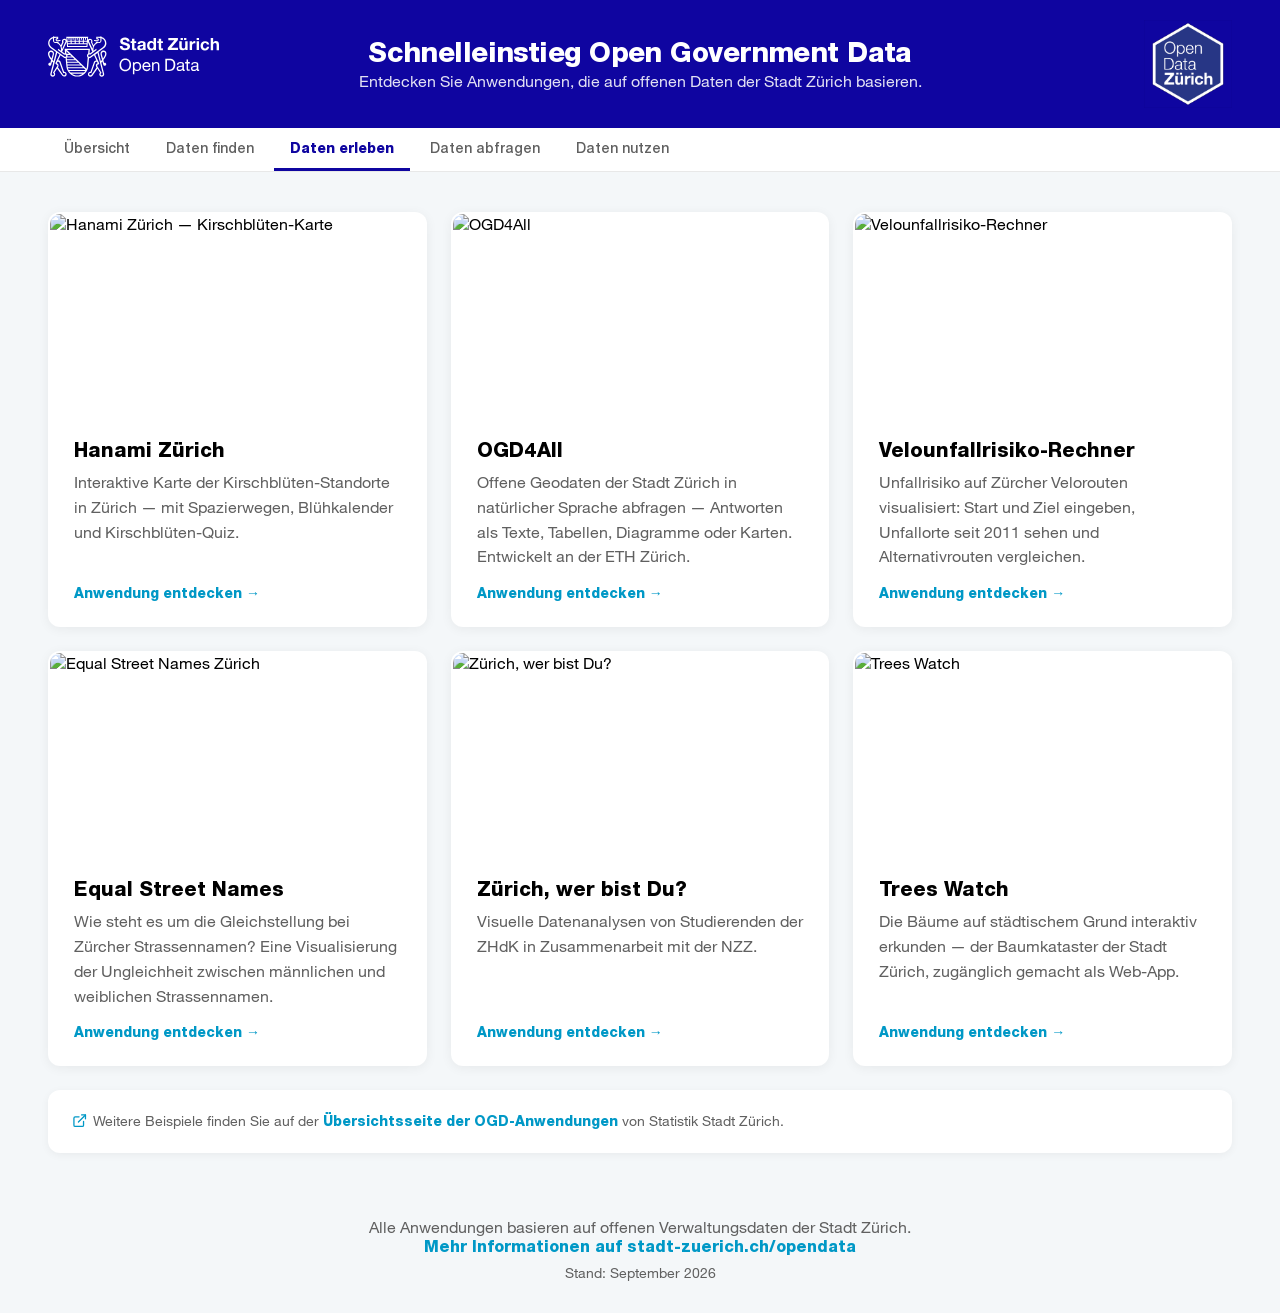
==== commit 3aecf416: "Veroeffentlichung: Meta-Tags, Vorschaubild, Stand-Datum, Aufraeumen - Alle Seiten: description, Open" ====
--- a/anwendungen/index.html
+++ b/anwendungen/index.html
@@ -4,6 +4,20 @@
   <meta charset="UTF-8">
   <meta name="viewport" content="width=device-width, initial-scale=1.0">
   <title>Schnelleinstieg Open Government Data — OGD-Anwendungen</title>
+  <meta name="description" content="Anwendungen, die auf offenen Daten der Stadt Zürich basieren – von der Kirschblüten-Karte über den Velounfallrisiko-Rechner bis zum Baumkataster.">
+  <meta property="og:type" content="website">
+  <meta property="og:site_name" content="Schnelleinstieg Open Government Data">
+  <meta property="og:locale" content="de_CH">
+  <meta property="og:title" content="Schnelleinstieg Open Government Data — OGD-Anwendungen">
+  <meta property="og:description" content="Anwendungen, die auf offenen Daten der Stadt Zürich basieren – von der Kirschblüten-Karte über den Velounfallrisiko-Rechner bis zum Baumkataster.">
+  <meta property="og:url" content="https://opendatazurich.github.io/ssz_odz_schnelleinstieg/anwendungen/">
+  <meta property="og:image" content="https://opendatazurich.github.io/ssz_odz_schnelleinstieg/shared/og-bild.png">
+  <meta property="og:image:width" content="1200">
+  <meta property="og:image:height" content="630">
+  <meta property="og:image:alt" content="Schnelleinstieg Open Government Data – Stadt Zürich">
+  <meta name="twitter:card" content="summary_large_image">
+  <link rel="icon" type="image/png" sizes="32x32" href="../shared/favicon-32.png">
+  <link rel="apple-touch-icon" href="../shared/apple-touch-icon.png">
   <link rel="stylesheet" href="../shared/tokens.css">
   <link rel="stylesheet" href="../shared/style.css">
 </head>
@@ -98,6 +112,7 @@
         Mehr Informationen auf stadt-zuerich.ch/opendata
       </a>
     </p>
+    <p class="footer-stand">Stand: September 2026</p>
   </footer>
 
   <div class="reset-overlay" id="resetOverlay">
--- a/shared/tokens.css
+++ b/shared/tokens.css
@@ -168,3 +168,37 @@
   /* Bewusste Abweichung vom CD, siehe Kopfkommentar */
   --radius: 12px;
 }
+
+
+/* =========================================================
+   Responsive: Seitenrand je Breite
+   =========================================================
+
+   Breakpoints dieser Seite (CSS-Variablen gehen in @media nicht, darum
+   stehen die Zahlen hier und in style.css als Literale):
+
+     ab 1200px   Ausgangslage, unverändert — deckt die Kiosk-Geräte mit
+                 1280 × 800 CSS-Pixeln ab, deren Höhenbudget auf der
+                 Startseite exakt aufgeht
+     ≤ 1199px    schmalere Ränder, Kopfbereich mit schmaleren Seitenspalten
+     ≤ 1023px    Kopfbereich gestapelt (Tablets, kleine Fenster)
+     ≤  767px    einspaltige Layouts (Tablet hochkant, Telefone)
+     ≤  479px    Feinschliff für Telefone
+
+   Alle Abfragen sind max-width, damit ab 1200px nichts greift.
+
+   Die Seitenränder folgen den Stufen des Stadtauftritts im Standardmodus
+   (container-margin-small 2rem, container-margin 1.25rem). Das Stylesheet
+   des Stadtauftritts kennt als globalen Breakpoint nur 600px; die feineren
+   Stufen setzen seine Web-Components selbst und sind nicht auslesbar. */
+@media (max-width: 1199px) {
+  :root {
+    --stzh-container-margin: 2rem;
+  }
+}
+
+@media (max-width: 767px) {
+  :root {
+    --stzh-container-margin: 1.25rem;
+  }
+}
--- a/shared/style.css
+++ b/shared/style.css
@@ -134,9 +134,11 @@
   width: 100%;
 }
 
+/* min(…, 100%): Auf Telefonen ist die Spalte schmaler als 340px — ohne
+   die Begrenzung liefe das Raster seitlich über. Breit ändert sich nichts. */
 .cards {
   display: grid;
-  grid-template-columns: repeat(auto-fit, minmax(340px, 1fr));
+  grid-template-columns: repeat(auto-fit, minmax(min(340px, 100%), 1fr));
   gap: var(--stzh-space-xlarge);
 }
 
@@ -226,6 +228,20 @@
   text-decoration: underline;
 }
 
+/* Stand der Inhalte, von Hand gesetzt — bei inhaltlichen Änderungen auf
+   allen fünf Seiten nachführen. Kleiner als die Zeilen darüber. */
+.footer-stand {
+  margin-top: var(--stzh-space-xsmall);
+  font-size: var(--stzh-font-micro);
+}
+
+/* Im Kiosk-Modus ausgeblendet: Die zusätzliche Zeile würde auf der
+   Startseite das Höhenbudget bei 1280 × 800 sprengen (siehe
+   .station-header in index.html; Reserve 5px). */
+body.kiosk .footer-stand {
+  display: none;
+}
+
 /* Intro */
 .intro {
   display: flex;
@@ -272,7 +288,7 @@
 /* Feature / Benefit boxes */
 .features, .benefits {
   display: grid;
-  grid-template-columns: repeat(auto-fit, minmax(240px, 1fr));
+  grid-template-columns: repeat(auto-fit, minmax(min(240px, 100%), 1fr));
   gap: var(--stzh-space-medium);
   margin-bottom: var(--stzh-space-xxxlarge);
 }
@@ -445,3 +461,157 @@
   font-size: var(--stzh-font-deci);
   opacity: 0.85;
 }
+
+
+/* =========================================================
+   Responsive
+   =========================================================
+
+   Breakpoints und Begründung: siehe Kommentar «Responsive» in tokens.css.
+   Ab 1200px greift hier nichts — das Layout für die Kiosk-Geräte
+   (1280 × 800) bleibt unverändert. Seitenspezifisches steht jeweils am
+   Ende des <style>-Blocks der Seite. */
+
+/* ≤ 1199px: Zwischen den 236px breiten Seitenspalten passt der Titel
+   (534px) nur bis rund 1170px auf eine Zeile, der längste Untertitel
+   (572px) bis rund 1200px. Die Spalten schrumpfen darum auf die
+   tatsächliche Logobreite von 172px, der Abstand auf 1.5rem. Der Titel
+   steht weiterhin exakt mittig, weil beide Spalten gleich breit sind.
+   Platz für den Text bei 1024px: 1024 − 2 × 32 − 2 × 172 − 2 × 24 = 568px,
+   der Titel bleibt einzeilig. */
+@media (max-width: 1199px) {
+  header {
+    gap: var(--stzh-space-xlarge);
+  }
+
+  .header-logo-stzh,
+  .header-logo {
+    flex-basis: 172px;
+  }
+}
+
+/* ≤ 1023px: Nebeneinander reicht der Platz nicht mehr. Logo und Sticker
+   teilen sich die obere Zeile, Titel und Untertitel stehen darunter über
+   die volle Breite. Die Höhengleichheit von Logo und Textblock (siehe
+   .header-logo-stzh) gilt nur im breiten Kopfbereich. */
+@media (max-width: 1023px) {
+  header {
+    display: grid;
+    grid-template-columns: 1fr auto;
+    grid-template-areas:
+      "logo    sticker"
+      "text    text";
+    align-items: center;
+    gap: var(--stzh-space-small) var(--stzh-space-medium);
+    padding-block: var(--stzh-space-medium) var(--stzh-space-large);
+  }
+
+  .header-logo-stzh {
+    grid-area: logo;
+    justify-self: start;
+    width: auto;
+    height: 48px;
+  }
+
+  .header-logo {
+    grid-area: sticker;
+    justify-self: end;
+    width: auto;
+    height: 64px;
+  }
+
+  .header-text {
+    grid-area: text;
+  }
+
+  /* Bricht der Titel um, verteilt balance die Wörter auf gleich lange
+     Zeilen statt ein einzelnes Wort allein in die zweite zu setzen. */
+  header h1,
+  header p {
+    text-wrap: balance;
+  }
+}
+
+/* ≤ 767px: einspaltig. */
+@media (max-width: 767px) {
+  header h1 {
+    font-size: var(--stzh-font-deca);
+  }
+
+  header p {
+    font-size: var(--stzh-font-micro);
+  }
+
+  .header-logo-stzh {
+    height: 40px;
+  }
+
+  .header-logo {
+    height: 52px;
+  }
+
+  /* Fünf Punkte passen nicht mehr in eine Zeile. Umbrechen statt
+     seitlich scrollen: So bleiben alle Punkte sichtbar, und niemand muss
+     erraten, dass rechts noch etwas kommt. */
+  nav {
+    flex-wrap: wrap;
+    column-gap: 0;
+    padding-inline: calc(var(--stzh-container-margin) - var(--stzh-space-xsmall));
+  }
+
+  nav a {
+    padding: var(--stzh-space-small) var(--stzh-space-xsmall);
+  }
+
+  main {
+    padding-block: var(--stzh-space-xlarge);
+  }
+
+  .intro {
+    flex-direction: column;
+    gap: var(--stzh-space-xlarge);
+  }
+
+  .intro-image {
+    width: 100%;
+    max-width: 32rem;
+  }
+
+  .section-title,
+  .intro-text h2,
+  .try-cta h2 {
+    font-size: var(--stzh-font-deci);
+  }
+
+  .steps {
+    padding: var(--stzh-space-large);
+  }
+
+  .try-cta {
+    padding: var(--stzh-space-xlarge) var(--stzh-space-large);
+  }
+}
+
+/* ≤ 479px: Telefone. */
+@media (max-width: 479px) {
+  header h1 {
+    font-size: var(--stzh-font-deci);
+  }
+
+  .card-body {
+    padding: var(--stzh-space-large);
+  }
+
+  .card-image {
+    height: 160px;
+  }
+
+  .info-note,
+  .tech-note {
+    padding: var(--stzh-space-medium) var(--stzh-space-large);
+  }
+
+  .try-cta a {
+    padding-inline: var(--stzh-space-xlarge);
+  }
+}
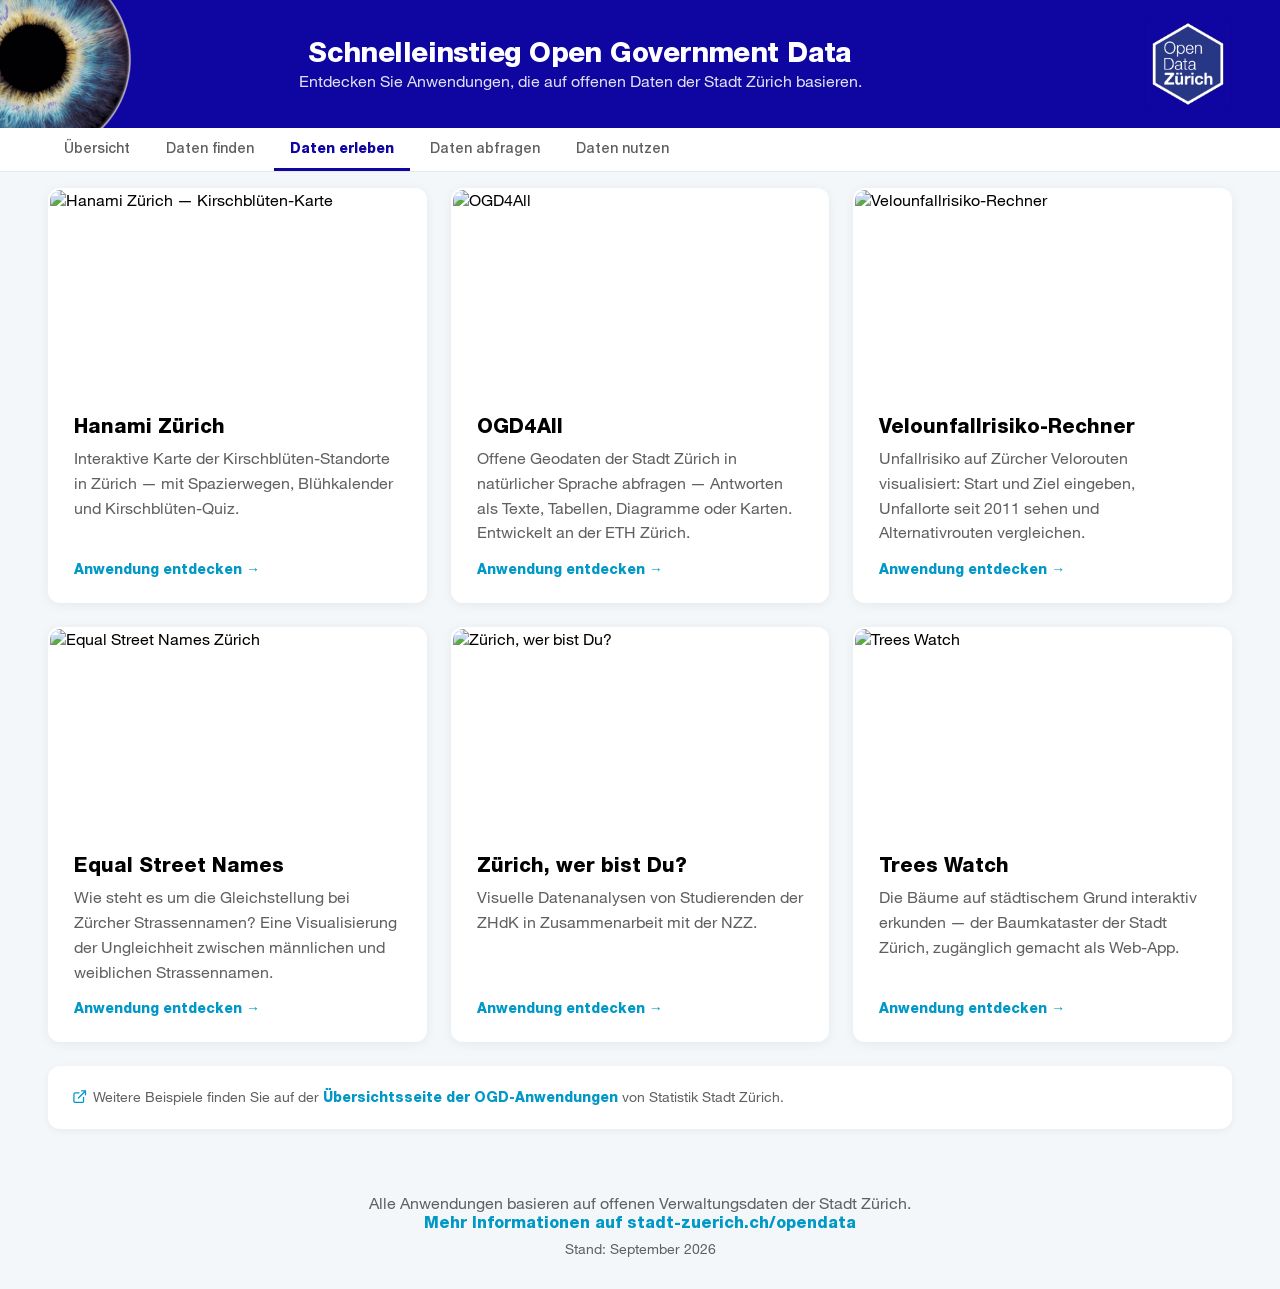
==== commit f8d87f0b: "Scientifica-Auge im Header statt Stadt-Zuerich-Logo Der Header traegt links wieder das Auge aus der " ====
--- a/anwendungen/index.html
+++ b/anwendungen/index.html
@@ -24,7 +24,7 @@
 <body>
 
   <header>
-    <img class="header-logo-stzh" src="../shared/logo_stzh_ssz_open_data_rgb_weiss_digital.svg" alt="Stadt Zürich Open Data">
+    <img class="header-eye" src="../shared/eth_Auge1_transparent.png" alt="">
     <div class="header-text">
       <h1>Schnelleinstieg Open Government Data</h1>
       <p>Entdecken Sie Anwendungen, die auf offenen Daten der Stadt Zürich basieren.</p>
--- a/shared/style.css
+++ b/shared/style.css
@@ -73,27 +73,22 @@
   flex-shrink: 0;
 }
 
-/* Stadt-Zürich-Logo links und OGD-Sticker rechts teilen sich dieselbe
-   Flex-Basis, damit der Titel exakt in der Seitenmitte steht.
-
-   Die Logohöhe entspricht dem Textblock aus Titel und Untertitel:
-     h1  hecto 1.75rem × line-height 1.2 = 33.6px
-     p   milli 1rem    × line-height 1.4 = 22.4px
-                                         = 56px
-   Die line-height von h1 ist unten fix gesetzt, damit diese Rechnung
-   nicht von den Schriftmetriken des jeweiligen Systems abhängt.
-
-   Logo ist der Lockup «Stadt Zürich / Open Data» in Weiss
-   (logo_stzh_ssz_open_data_rgb_weiss_digital.svg, 250.1 × 81.5). Bei 56px
-   Höhe ist er rund 172px breit und steht linksbündig in seiner Spalte.
-   Die Flex-Basis von 236px stammt noch vom früheren, breiteren Logo
-   (250 × 59.4) und bleibt, damit Titel und Untertitel nicht verrutschen. */
-.header-logo-stzh {
-  flex: 0 0 236px;
-  height: 56px;
-  object-fit: contain;
-  object-position: left center;
-  z-index: 1;
+/* Scientifica-Auge links, wie in der OGD-Station an der Scientifica: als
+   Kreis über den linken Rand hinaus angeschnitten. Es liegt absolut und
+   nimmt darum keinen Platz im Flex-Fluss ein — der Titelblock rückt
+   entsprechend nach links, was den Anschnitt optisch ausgleicht.
+   Sichtbar sind 140px (220 − 80), der Titel steht rund 60px links der
+   Seitenmitte. Das Auge ist rein dekorativ (alt="", pointer-events: none). */
+.header-eye {
+  position: absolute;
+  left: -80px;
+  top: 50%;
+  transform: translateY(-50%);
+  width: 220px;
+  height: 220px;
+  object-fit: cover;
+  border-radius: 50%;
+  pointer-events: none;
 }
 
 .header-text {
@@ -119,16 +114,22 @@
 }
 
 .header-logo {
-  flex: 0 0 236px;
+  flex: 0 0 auto;
   height: 88px;
   object-fit: contain;
-  object-position: right center;
   z-index: 1;
 }
 
+/* Oben nur 1rem: Die Startseite kommt aus dem Kiosk-Betrieb und braucht den
+   knappen Rand, damit Einleitung und alle vier Kacheln bei 800px Bildschirm-
+   höhe ohne Scrollen sichtbar bleiben. Die übrigen Seiten übernehmen ihn,
+   damit der Abstand zwischen Navigation und Inhalt beim Wechsel zwischen den
+   Seiten nicht springt — sonst wirkt der Kopfbereich auf der Startseite
+   gedrungener, obwohl Header und Navigation überall gleich hoch sind.
+   Unten bleibt es bei 2.5rem; die Startseite setzt dort ihren eigenen Wert. */
 main {
   flex: 1;
-  padding: var(--stzh-space-xxxlarge) var(--stzh-container-margin);
+  padding: var(--stzh-space-medium) var(--stzh-container-margin) var(--stzh-space-xxxlarge);
   max-width: 1400px;
   margin: 0 auto;
   width: 100%;
@@ -472,45 +473,38 @@
    (1280 × 800) bleibt unverändert. Seitenspezifisches steht jeweils am
    Ende des <style>-Blocks der Seite. */
 
-/* ≤ 1199px: Zwischen den 236px breiten Seitenspalten passt der Titel
-   (534px) nur bis rund 1170px auf eine Zeile, der längste Untertitel
-   (572px) bis rund 1200px. Die Spalten schrumpfen darum auf die
-   tatsächliche Logobreite von 172px, der Abstand auf 1.5rem. Der Titel
-   steht weiterhin exakt mittig, weil beide Spalten gleich breit sind.
-   Platz für den Text bei 1024px: 1024 − 2 × 32 − 2 × 172 − 2 × 24 = 568px,
-   der Titel bleibt einzeilig. */
+/* ≤ 1199px: Der Abstand zwischen Titelblock und Sticker schrumpft, damit
+   der Titel (534px) und der längste Untertitel (572px) einzeilig bleiben.
+   Platz für den Text bei 1024px: 1024 − 2 × 32 − 88 (Sticker) − 24 = 848px. */
 @media (max-width: 1199px) {
   header {
     gap: var(--stzh-space-xlarge);
   }
-
-  .header-logo-stzh,
-  .header-logo {
-    flex-basis: 172px;
-  }
-}
-
-/* ≤ 1023px: Nebeneinander reicht der Platz nicht mehr. Logo und Sticker
+}
+
+/* ≤ 1023px: Nebeneinander reicht der Platz nicht mehr. Auge und Sticker
    teilen sich die obere Zeile, Titel und Untertitel stehen darunter über
-   die volle Breite. Die Höhengleichheit von Logo und Textblock (siehe
-   .header-logo-stzh) gilt nur im breiten Kopfbereich. */
+   die volle Breite. Das Auge steht hier im Raster statt angeschnitten am
+   Rand — quer über dem umbrechenden Titel läge es sonst im Text. */
 @media (max-width: 1023px) {
   header {
     display: grid;
     grid-template-columns: 1fr auto;
     grid-template-areas:
-      "logo    sticker"
+      "eye     sticker"
       "text    text";
     align-items: center;
     gap: var(--stzh-space-small) var(--stzh-space-medium);
     padding-block: var(--stzh-space-medium) var(--stzh-space-large);
   }
 
-  .header-logo-stzh {
-    grid-area: logo;
+  .header-eye {
+    grid-area: eye;
+    position: static;
+    transform: none;
     justify-self: start;
-    width: auto;
-    height: 48px;
+    width: 56px;
+    height: 56px;
   }
 
   .header-logo {
@@ -542,8 +536,9 @@
     font-size: var(--stzh-font-micro);
   }
 
-  .header-logo-stzh {
-    height: 40px;
+  .header-eye {
+    width: 48px;
+    height: 48px;
   }
 
   .header-logo {
